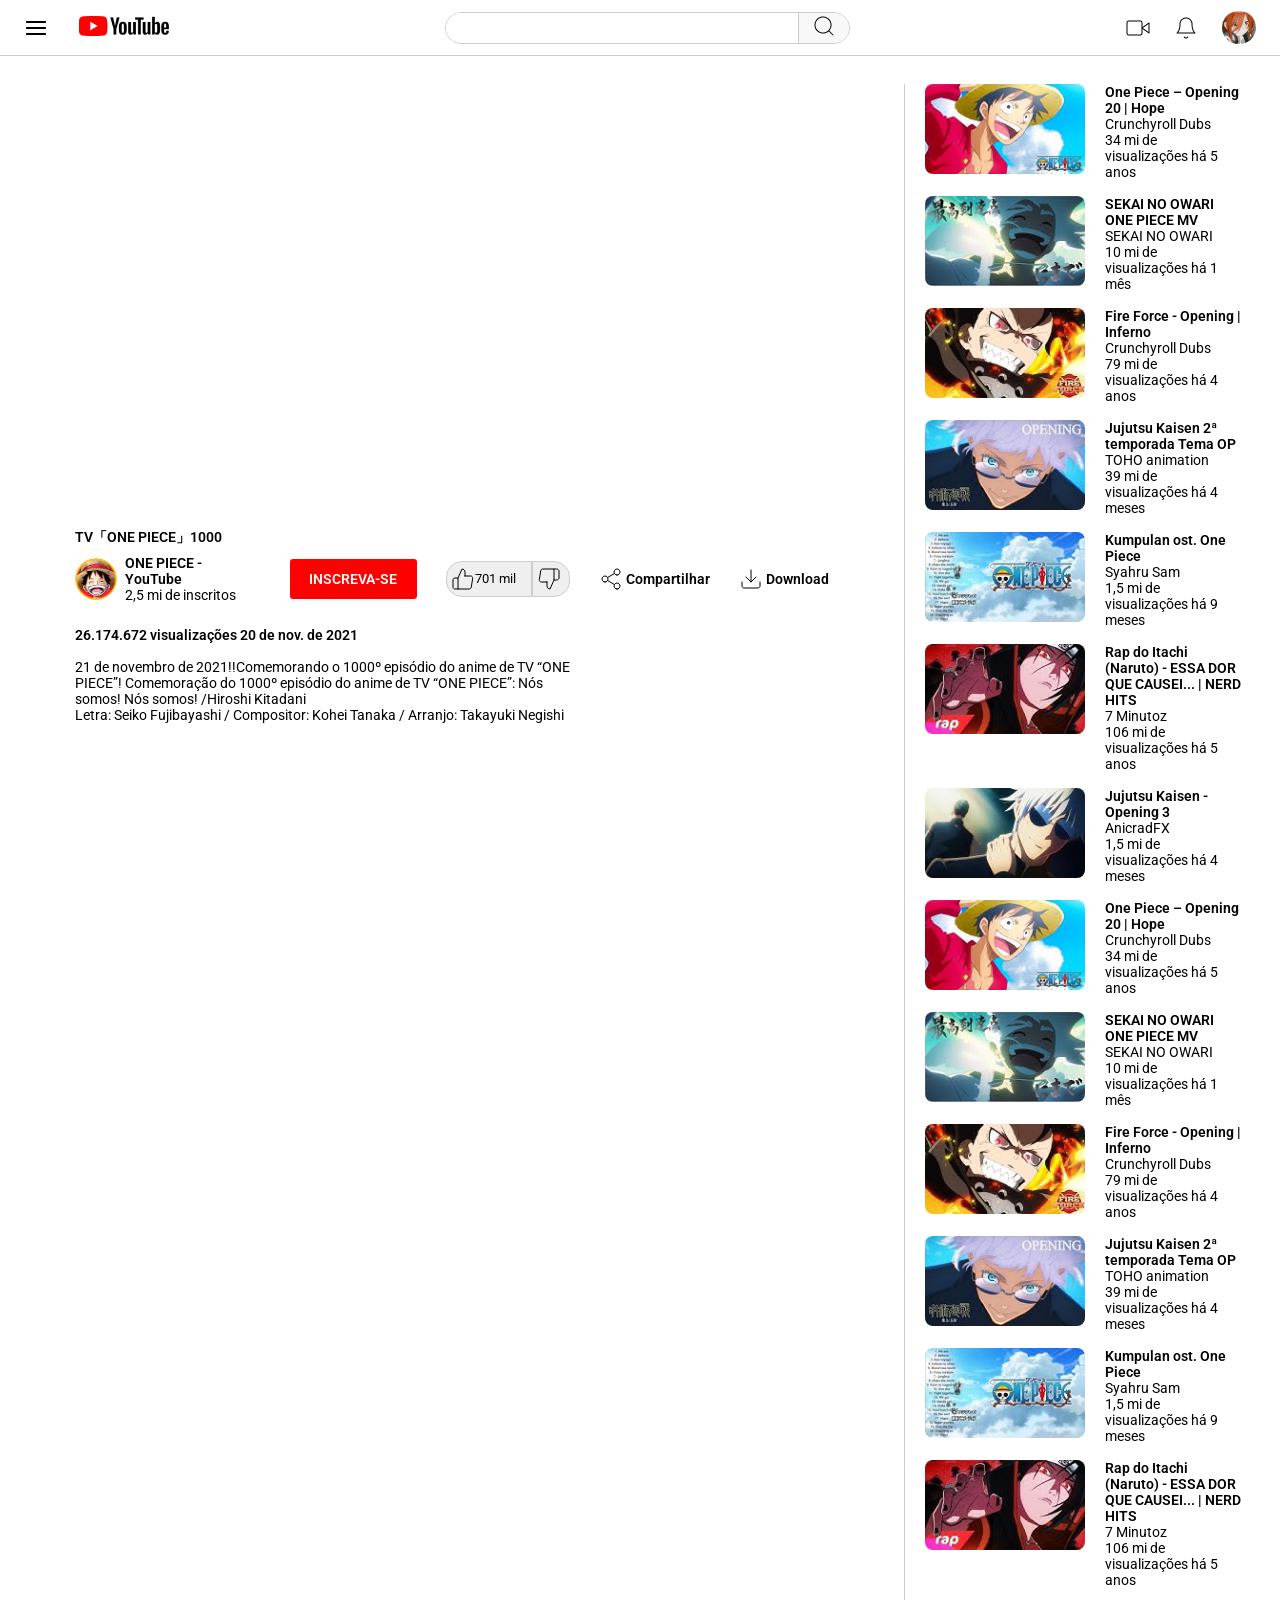
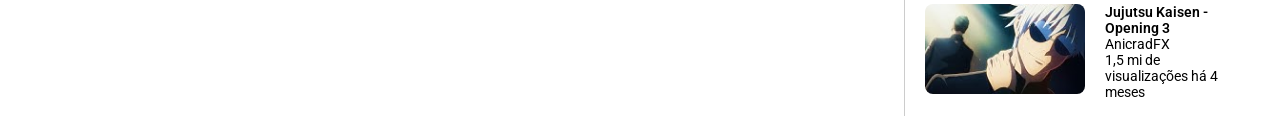
==== CSS/DESAFIO DE PROJETO/clone-yt-desafio-03/clone-yt-desafio-02/index-video.html @ a2b9ad5e "novo projeto do clone yt" ====
<!DOCTYPE html>
<html lang="en">

<head>
    <meta charset="UTF-8">
    <meta name="viewport" content="width=device-width, initial-scale=1.0">
    <link rel="stylesheet" href="assets/css/style.css">
    <title>Clone Youtube</title>
</head>

<body>
    <header id="cabecalho">
        <section class="esquerda">
            <img id="menu" src="assets/img/menu.png" alt="menu">
            <img id="logo" src="assets/img/youtube 1.png" alt="logo Youtube">
        </section>
        <section class="centro">
            <input type="text" name="search"></input>
            <button type="button"><img src="assets/img/search.png" alt="Pesquisar"></button>
        </section>
        <section class="direita">
            <img id="video" src="assets/img/video.png" alt="Criar Video">
            <img id="notificacao" src="assets/img/bell.png" alt="Notificação">
            <img id="perfil" src="assets/img/e431469a14fac972a033e3793fbc4ccc.jpg" alt="Perfil">
        </section>
    </header>
    <main id="principal">
        <div id="video-principal">
            <iframe src="https://www.youtube.com/embed/dM7x1PNZDo0?si=2fCZ5rPLSRQ0-oUL" title="YouTube video player"
                frameborder="0"
                allow="accelerometer; autoplay; clipboard-write; encrypted-media; gyroscope; picture-in-picture; web-share"
                allowfullscreen></iframe>
        </div>
        <section id="detalhes">
            <div id="titulo">
                <h2>TV「ONE PIECE」1000</h2>
            </div>
            <section>
                <div id="canal"><img src="assets/img/channels4_profile.jpg" alt="Perfil do Canal">
                    <div>
                        <h2>ONE PIECE - YouTube</h2>
                        <p>2,5 mi de inscritos</p>
                    </div>
                </div>
                <div id="inscrever">
                    <h2>Inscreva-se</h2>
                </div>
                <div id="avaliacao">
                    <button id="like" type="button"><img src="assets/img/thumbs-up.svg" alt="Like">701 mil</button>
                    <button id="deslike" type="button"><img src="assets/img/thumbs-down.svg" alt="Deslike"></button>
                </div>
                <div id="compartilhar"><img src="assets/img/share-2.svg" alt="">
                    <h2>Compartilhar</h2>
                </div>
                <div id="download"><img src="assets/img/download.svg" alt="">
                    <h2>Download</h2>
                </div>
            </section>
            <section id="descricao">
                <h2>26.174.672 visualizações 20 de nov. de 2021</h2>
                <p>21 de novembro de 2021!!Comemorando o 1000º episódio do anime de TV “ONE PIECE”! Comemoração do 1000º
                    episódio do anime de TV “ONE PIECE”: Nós somos! Nós somos! /Hiroshi Kitadani</p>
                <p>Letra: Seiko Fujibayashi / Compositor: Kohei Tanaka / Arranjo: Takayuki Negishi</p>
            </section>
        </section>
    </main>
    <aside>
        <section>
            <img src="assets/img/thumb1.jpg" alt="">
            <div>
                <h2>One Piece – Opening 20 | Hope</h2>
                <p>Crunchyroll Dubs<br>
                    34 mi de visualizações há 5 anos</p>
            </div>
        </section>
        <section>
            <img src="assets/img/thumb2.jpg" alt="">
            <div>
                <h2>SEKAI NO OWARI ONE PIECE MV</h2>
                <p>SEKAI NO OWARI<br>
                    10 mi de visualizações há 1 mês</p>
            </div>
        </section>
        <section>
            <img src="assets/img/thumb3.jpg" alt="">
            <div>
                <h2>Fire Force - Opening | Inferno</h2>
                <p>Crunchyroll Dubs<br>
                    79 mi de visualizações há 4 anos</p>
            </div>
        </section>
        <section>
            <img src="assets/img/thumb4.jpg" alt="">
            <div>
                <h2>Jujutsu Kaisen 2ª temporada Tema OP</h2>
                <p>TOHO animation<br>
                    39 mi de visualizações há 4 meses</p>
            </div>
        </section>
        <section>
            <img src="assets/img/thumb5.jpg" alt="">
            <div>
                <h2>Kumpulan ost. One Piece</h2>
                <p>Syahru Sam<br>
                    1,5 mi de visualizações há 9 meses</p>
            </div>
        </section>
        <section>
            <img src="assets/img/thumb6.jpg" alt="">
            <div>
                <h2>Rap do Itachi (Naruto) - ESSA DOR QUE CAUSEI... | NERD HITS</h2>
                <p>7 Minutoz<br>
                    106 mi de visualizações há 5 anos</p>
            </div>
        </section>
        <section>
            <img src="assets/img/thumb7.jpg" alt="">
            <div>
                <h2>Jujutsu Kaisen - Opening 3</h2>
                <p>AnicradFX<br>
                    1,5 mi de visualizações há 4 meses</p>
            </div>
        </section>
        <section>
            <img src="assets/img/thumb1.jpg" alt="">
            <div>
                <h2>One Piece – Opening 20 | Hope</h2>
                <p>Crunchyroll Dubs<br>
                    34 mi de visualizações há 5 anos</p>
            </div>
        </section>
        <section>
            <img src="assets/img/thumb2.jpg" alt="">
            <div>
                <h2>SEKAI NO OWARI ONE PIECE MV</h2>
                <p>SEKAI NO OWARI<br>
                    10 mi de visualizações há 1 mês</p>
            </div>
        </section>
        <section>
            <img src="assets/img/thumb3.jpg" alt="">
            <div>
                <h2>Fire Force - Opening | Inferno</h2>
                <p>Crunchyroll Dubs<br>
                    79 mi de visualizações há 4 anos</p>
            </div>
        </section>
        <section>
            <img src="assets/img/thumb4.jpg" alt="">
            <div>
                <h2>Jujutsu Kaisen 2ª temporada Tema OP</h2>
                <p>TOHO animation<br>
                    39 mi de visualizações há 4 meses</p>
            </div>
        </section>
        <section>
            <img src="assets/img/thumb5.jpg" alt="">
            <div>
                <h2>Kumpulan ost. One Piece</h2>
                <p>Syahru Sam<br>
                    1,5 mi de visualizações há 9 meses</p>
            </div>
        </section>
        <section>
            <img src="assets/img/thumb6.jpg" alt="">
            <div>
                <h2>Rap do Itachi (Naruto) - ESSA DOR QUE CAUSEI... | NERD HITS</h2>
                <p>7 Minutoz<br>
                    106 mi de visualizações há 5 anos</p>
            </div>
        </section>
        <section>
            <img src="assets/img/thumb7.jpg" alt="">
            <div>
                <h2>Jujutsu Kaisen - Opening 3</h2>
                <p>AnicradFX<br>
                    1,5 mi de visualizações há 4 meses</p>
            </div>
        </section>
    </aside>
</body>

</html>
---- CSS/DESAFIO DE PROJETO/clone-yt-desafio-03/clone-yt-desafio-02/assets/css/style.css ----
@import url(../css/reset.css);

#cabecalho {
    display: inline-flex;
    border-bottom: 1px solid #cccccc;
    align-items: center;
    justify-content: space-between;
    grid-column-start: 1;
    grid-column-end: 6;
}
#cabecalho .esquerda {
    display: flex;
    justify-content: space-between;
    width: 9.06rem;
    margin-left: 1.5rem;
}
#cabecalho .esquerda #menu {
    width: 1.5rem;
    height: 1.5rem;
}
#cabecalho .esquerda #logo {
    width: 5.62rem;
    height: 1.25rem;
}
/*CABEÇALHO CENTRO*/
#cabecalho .centro {
    overflow: hidden;
    display: flex;
    align-items: center;
    box-sizing: border-box;
    border: 1px solid #CCC;
    border-radius: 20px;
    width: 25.31rem;
    height: 2.0rem;
}
#cabecalho .centro input {
    height: 100%;
    flex-grow: 6;
    border: none;
    outline: 0;
    padding: 0.5rem;
    position: relative;
}
#cabecalho .centro button {
    height: 100%;
    flex-grow: 1;
    border: none;
    border-left: 1px solid #CCC;
    background: #F8F8F8;
}

/*CABEÇALHO LADO DIREITO*/
#cabecalho .direita {
    display: flex;
    justify-content: flex-end;
    align-items: center;
    gap: 1.5rem;
    margin-right: 1.5rem;
}
#cabecalho .direita #notificacao {
    width: 1.5rem;
    height: 1.5rem;
}
#cabecalho .direita #video {
    width: 1.5rem;
    height: 1.5rem;
}
#cabecalho .direita #perfil {
    width: 2.12rem;
    border-radius: 50%;
}

/*PARTE PRINCIPAL*/
#principal {
    grid-column-start: 1;
    grid-column-end: 3;
    grid-row-start: 2;
    grid-row-end: 3;
}
#principal #video-principal{
    grid-column-start: 2;
    grid-column-end: 3;
    grid-row-start: 2;
    grid-row-end: 3;
}
#principal #video-principal iframe{
    width: 100%;
    height: 26.56rem;
    border-radius: .5rem;
}
#detalhes {
    grid-row-start: 4;
    grid-column-start: 2;
}
#detalhes section {
    display: flex;
    justify-content: flex-start;
    align-items: center;
    gap: 1.8rem;
    margin-top: 0.5rem;
    margin-bottom: 1rem;
}
#principal section #canal {
    display: flex;
    gap: 0.50rem;
    align-items: center;
    cursor: pointer;
}
#principal section #canal img {
    width: 2.62rem;
    border-radius: 50%;
}
#principal section #inscrever {
    background-color: red;
    color: white;
    text-transform: uppercase;
    width: 8rem;
    height: 2.5rem;
    display: flex;
    justify-content: center;
    align-items: center;
    border-radius: 0.20rem;
    cursor: pointer;
}
#principal section #avaliacao {
    display: flex;
    justify-content: flex-end;
    width: 7.81rem;
    height: 2.25rem;
}
#principal section #avaliacao #like {
    display: flex;
    align-items: center;
    flex-grow: 2;
    padding-left: 0.25rem;
    border: 0;
    border: 1px solid #CCC;
    border-radius: 1rem 0 0 1rem;
    cursor: pointer;
}
#principal section #avaliacao #deslike {
    display: flex;
    align-items: center;
    flex-grow: 1;
    padding-left: 0.25rem;
    border: 0;
    border: 1px solid #CCC;
    border-radius: 0 1rem 1rem 0;
    cursor: pointer;
}
#principal section #compartilhar {
    display: inline-flex;
    align-items: center;
    gap: 0.20rem;
    cursor: pointer;
}
#principal section #download {
    display: inline-flex;
    align-items: center;
    gap: 0.20rem;
    cursor: pointer;
}
#principal #descricao {
    display: block;
    width: 31.87rem;
}
#principal #descricao h2 {
    margin-bottom: 1rem;
}
aside {
    grid-column-start: 3;
    grid-column-end: 5; 
    margin-top: 1.75rem;
    border-left: 1px solid #cccccc;
    padding-left: 1.25rem;
}
aside section img {
    width: 160px;
    height: 90px;
}
aside section img {
    border-radius: .5rem;
}
aside section {
    display: flex;
    flex-direction: row;
    margin-bottom: 1rem;
}
aside section div {
    padding-left: 1.25rem;
    display: flex;
    flex-direction: column;
    justify-content: space-between;
}
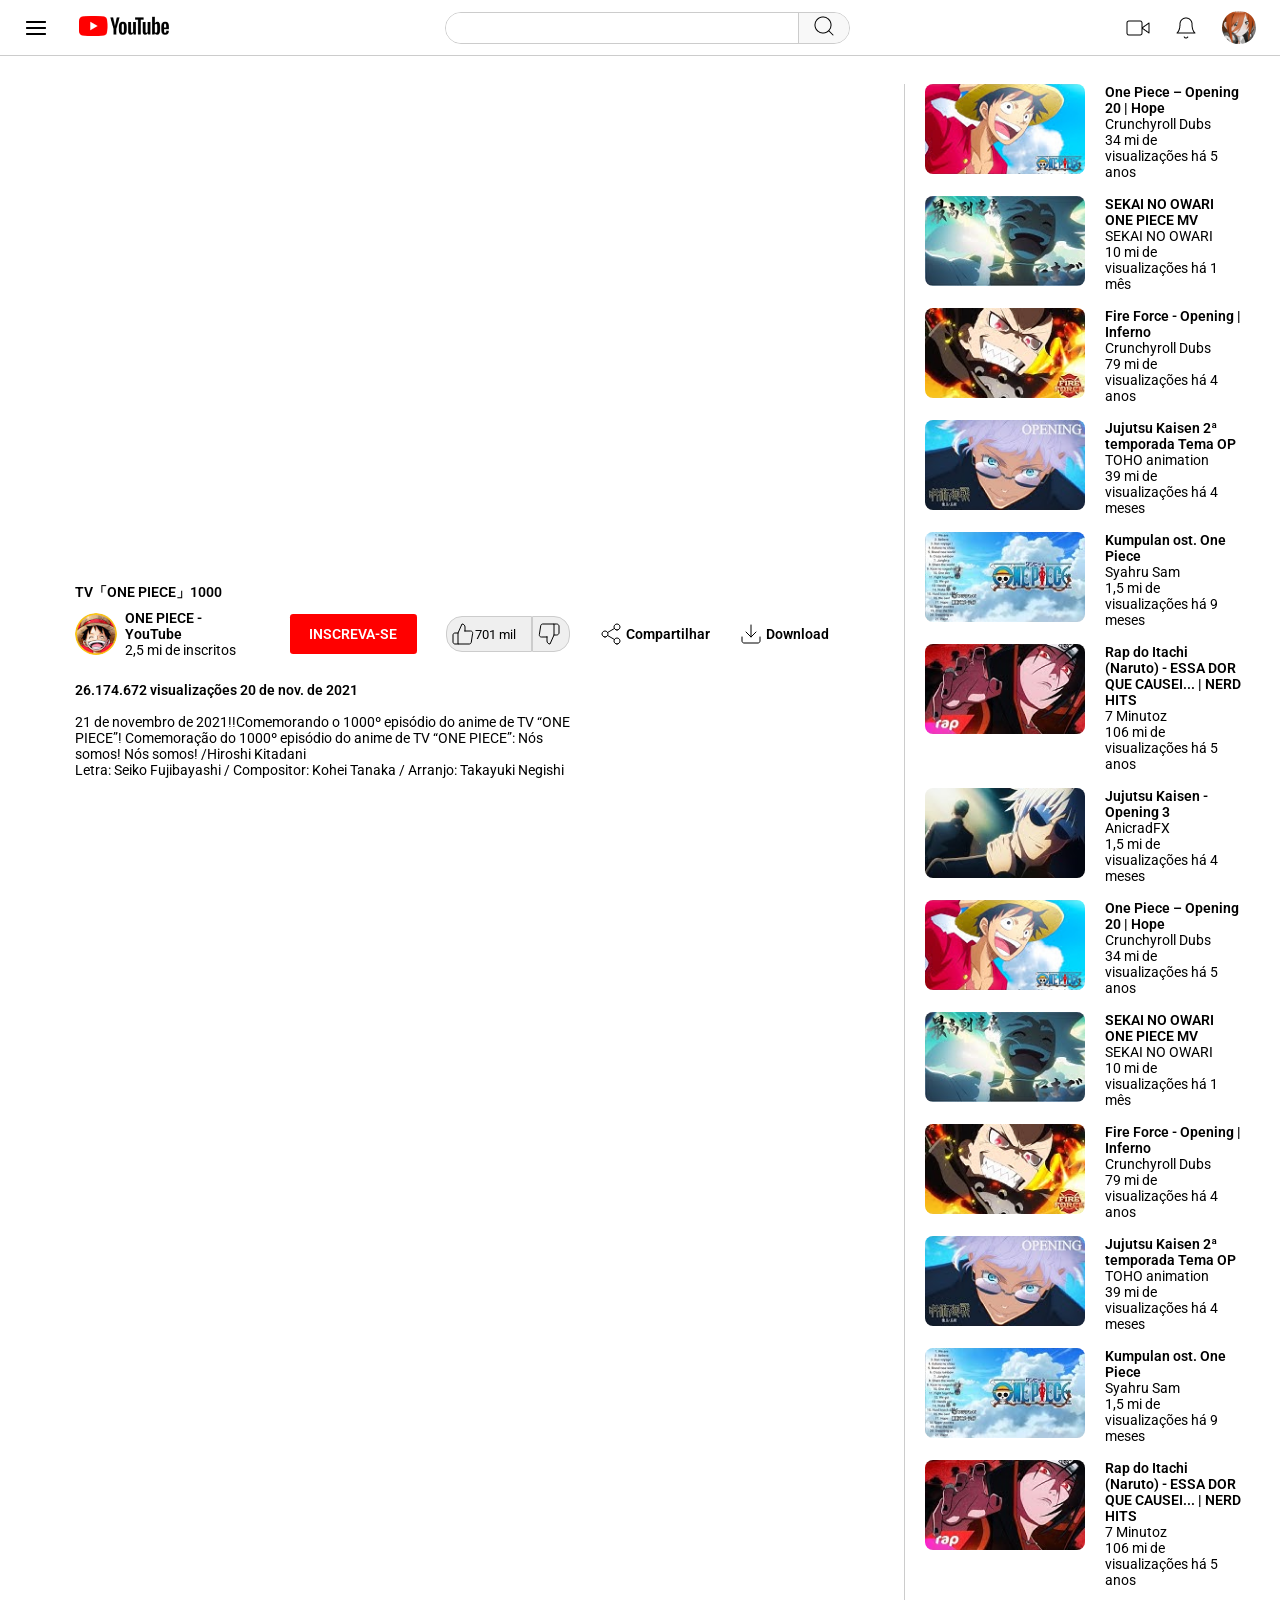
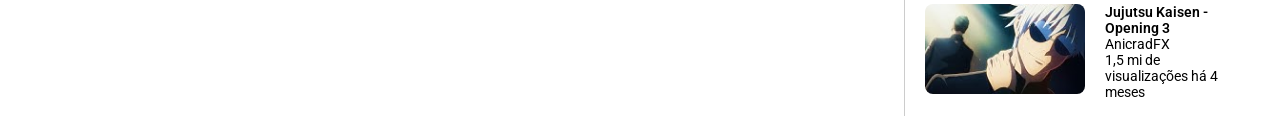
==== commit 316f706e: "detalhe" ====
--- a/CSS/DESAFIO DE PROJETO/clone-yt-desafio-03/clone-yt-desafio-02/index-video.html
+++ b/CSS/DESAFIO DE PROJETO/clone-yt-desafio-03/clone-yt-desafio-02/index-video.html
@@ -12,7 +12,7 @@
     <header id="cabecalho">
         <section class="esquerda">
             <img id="menu" src="assets/img/menu.png" alt="menu">
-            <img id="logo" src="assets/img/youtube 1.png" alt="logo Youtube">
+        <a href="../index.html"><img id="logo" src="assets/img/youtube 1.png" alt="logo Youtube"></a>
         </section>
         <section class="centro">
             <input type="text" name="search"></input>
--- a/CSS/DESAFIO DE PROJETO/clone-yt-desafio-03/clone-yt-desafio-02/assets/css/style.css
+++ b/CSS/DESAFIO DE PROJETO/clone-yt-desafio-03/clone-yt-desafio-02/assets/css/style.css
@@ -85,7 +85,7 @@
 }
 #principal #video-principal iframe{
     width: 100%;
-    height: 26.56rem;
+    height: 30rem;
     border-radius: .5rem;
 }
 #detalhes {
